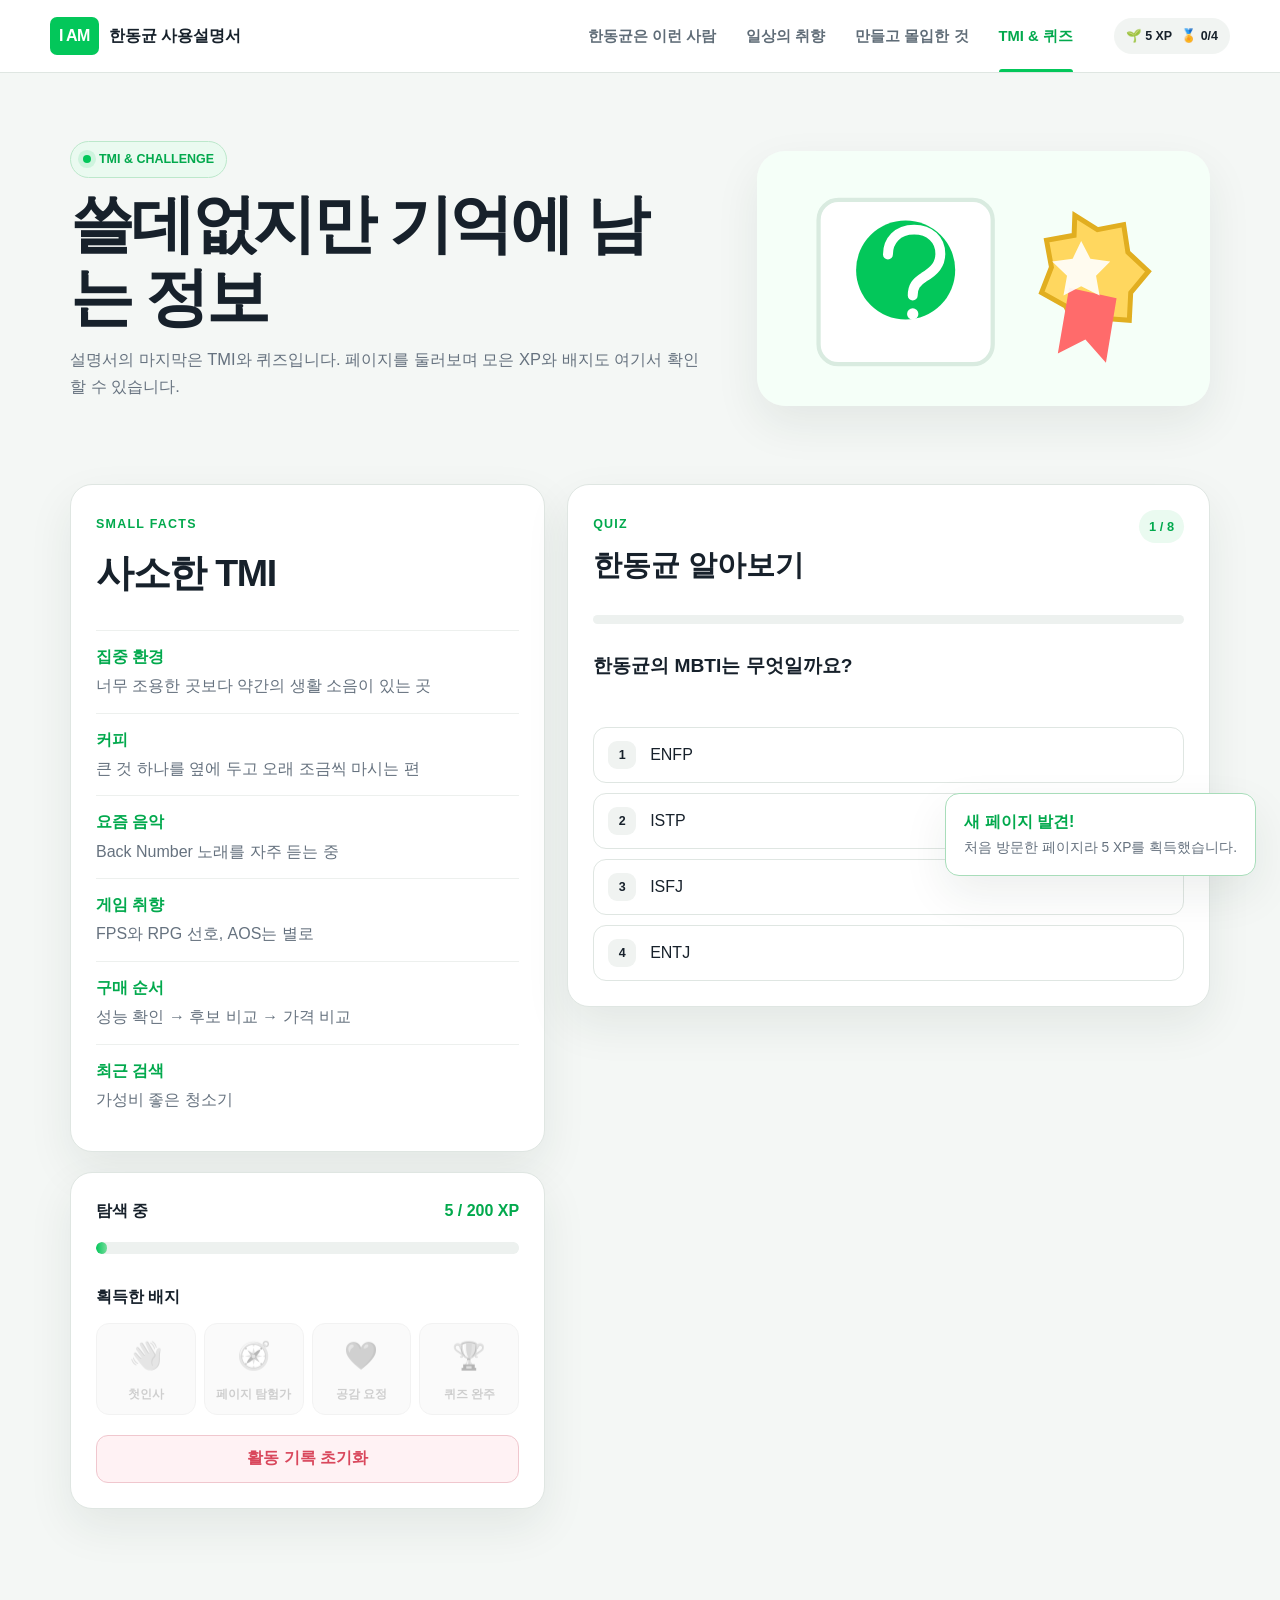
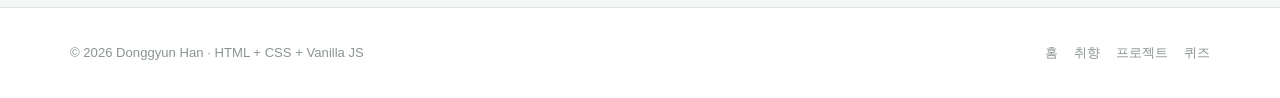
==== tmi.html @ f4f360cb "feat: 밸런스 게임 선택 결과 공개 및 상태 저장" ====
<!DOCTYPE html>
<html lang="ko">
<head>
  <meta charset="UTF-8">
  <meta name="viewport" content="width=device-width, initial-scale=1.0">
  <meta name="description" content="한동균의 성격, 취향, 프로젝트와 TMI를 소개하는 MPA 웹사이트">
  <link rel="stylesheet" href="assets/css/style.css">
  <title>I AM | TMI와 퀴즈</title>
</head>
<body data-page="tmi">

<header class="site-header">
  <div class="header-inner">
    <a class="brand" href="index.html" aria-label="한동균 사용설명서 홈">
      <span class="brand-mark">I AM</span>
      <span class="brand-text">한동균 사용설명서</span>
    </a>

    <nav class="desktop-nav" aria-label="주요 메뉴">
      <a class="nav-link" data-page="home" href="index.html">한동균은 이런 사람</a>
      <a class="nav-link" data-page="lifestyle" href="lifestyle.html">일상의 취향</a>
      <a class="nav-link" data-page="projects" href="projects.html">만들고 몰입한 것</a>
      <a class="nav-link" data-page="tmi" href="tmi.html">TMI &amp; 퀴즈</a>
    </nav>

    <div class="header-status" aria-label="게이미피케이션 현황">
      <span>🌱 <strong id="header-xp">0 XP</strong></span>
      <span>🏅 <strong id="header-badges">0/4</strong></span>
    </div>

    <button class="menu-button" id="menu-button" type="button" aria-label="모바일 메뉴 열기" aria-controls="mobile-nav" aria-expanded="false">
      <span></span><span></span><span></span>
    </button>
  </div>

  <nav class="mobile-nav" id="mobile-nav" aria-label="모바일 메뉴">
    <a class="mobile-nav-link" data-page="home" href="index.html">🙂 한동균은 이런 사람</a>
    <a class="mobile-nav-link" data-page="lifestyle" href="lifestyle.html">🎹 일상의 취향</a>
    <a class="mobile-nav-link" data-page="projects" href="projects.html">🛠️ 만들고 몰입한 것</a>
    <a class="mobile-nav-link" data-page="tmi" href="tmi.html">🧩 TMI &amp; 퀴즈</a>
  </nav>
</header>

<main>
  <section class="page-hero section-shell">
    <div>
      <span class="eyebrow">TMI &amp; CHALLENGE</span>
      <h1>쓸데없지만 기억에 남는 정보</h1>
      <p>설명서의 마지막은 TMI와 퀴즈입니다. 페이지를 둘러보며 모은 XP와 배지도 여기서 확인할 수 있습니다.</p>
    </div>
    <img src="assets/images/tmi.svg" alt="물음표 카드와 배지 일러스트">
  </section>

  <section class="section-shell tmi-layout compact-section">
    <div class="tmi-column">
      <article class="card tmi-card">
        <div class="section-heading left-heading"><span class="section-kicker">SMALL FACTS</span><h2>사소한 TMI</h2></div>
        <dl class="tmi-list">
          <div><dt>집중 환경</dt><dd>너무 조용한 곳보다 약간의 생활 소음이 있는 곳</dd></div>
          <div><dt>커피</dt><dd>큰 것 하나를 옆에 두고 오래 조금씩 마시는 편</dd></div>
          <div><dt>요즘 음악</dt><dd>Back Number 노래를 자주 듣는 중</dd></div>
          <div><dt>게임 취향</dt><dd>FPS와 RPG 선호, AOS는 별로</dd></div>
          <div><dt>구매 순서</dt><dd>성능 확인 → 후보 비교 → 가격 비교</dd></div>
          <div><dt>최근 검색</dt><dd>가성비 좋은 청소기</dd></div>
        </dl>
      </article>

      <article class="card gamification-card">
        <div class="level-line"><div><span id="level-name">탐색 중</span><strong id="xp-label">0 / 200 XP</strong></div><progress id="xp-progress" max="200" value="0">0%</progress></div>
        <h2>획득한 배지</h2>
        <div class="badge-grid">
          <div class="badge-item" data-badge="greeting"><span>👋</span><strong>첫인사</strong></div>
          <div class="badge-item" data-badge="explorer"><span>🧭</span><strong>페이지 탐험가</strong></div>
          <div class="badge-item" data-badge="empathy"><span>💚</span><strong>공감 요정</strong></div>
          <div class="badge-item" data-badge="quiz"><span>🏆</span><strong>퀴즈 완주</strong></div>
        </div>
        <button class="button button-danger" id="reset-button" type="button">활동 기록 초기화</button>
      </article>
    </div>

    <article class="card quiz-card">
      <div class="quiz-header"><div><span class="section-kicker">QUIZ</span><h2>한동균 알아보기</h2></div><span id="quiz-counter">1 / 8</span></div>
      <div id="quiz-area">
        <div class="quiz-progress"><div id="quiz-progress-bar"></div></div>
        <h3 id="quiz-question">문제를 불러오는 중입니다.</h3>
        <div class="quiz-options" id="quiz-options"></div>
        <p class="quiz-feedback" id="quiz-feedback" hidden></p>
      </div>
      <div class="quiz-result" id="quiz-result" hidden>
        <span>🏆</span><h3>퀴즈를 모두 풀었습니다!</h3><p id="quiz-score"></p><button class="button button-primary" id="quiz-retry" type="button">다시 풀기</button>
      </div>
    </article>
  </section>
</main>

<footer class="site-footer">
  <div class="footer-inner">
    <p>© 2026 Donggyun Han · HTML + CSS + Vanilla JS</p>
    <div class="footer-links">
      <a href="index.html">홈</a>
      <a href="lifestyle.html">취향</a>
      <a href="projects.html">프로젝트</a>
      <a href="tmi.html">퀴즈</a>
    </div>
  </div>
</footer>
<div class="toast" id="toast" role="status" aria-live="polite">
  <strong id="toast-title">알림</strong>
  <span id="toast-message">처리되었습니다.</span>
</div>
<div class="modal-backdrop" id="modal-backdrop" hidden>
  <section class="modal" role="dialog" aria-modal="true" aria-labelledby="modal-title">
    <button class="modal-close" id="modal-close" type="button" aria-label="팝업 닫기">×</button>
    <div class="modal-icon" id="modal-icon">👋</div>
    <h2 id="modal-title">반갑습니다</h2>
    <div id="modal-content"></div>
  </section>
</div>
<script src="assets/js/app.js"></script>

</body>
</html>
---- assets/css/style.css ----
:root {
  --green: #03c75a;
  --green-dark: #02a94d;
  --green-soft: #eafaf0;
  --ink: #17212b;
  --muted: #66727f;
  --line: #dfe6e2;
  --surface: #ffffff;
  --background: #f4f7f5;
  --danger: #d9475c;
  --warning: #f7b955;
  --shadow: 0 18px 45px rgba(25, 50, 37, 0.08);
  --radius: 22px;
}

* { box-sizing: border-box; }
html { scroll-behavior: smooth; }
body {
  margin: 0;
  min-width: 320px;
  background: var(--background);
  color: var(--ink);
  font-family: Pretendard, "Noto Sans KR", Arial, sans-serif;
  line-height: 1.65;
}
body.modal-open { overflow: hidden; }
a { color: inherit; text-decoration: none; }
button, input { font: inherit; }
button { color: inherit; }
img { display: block; max-width: 100%; }
[hidden] { display: none !important; }

.site-header {
  position: sticky;
  top: 0;
  z-index: 50;
  background: rgba(255, 255, 255, 0.96);
  border-bottom: 1px solid var(--line);
  backdrop-filter: blur(14px);
}
.header-inner {
  width: min(1180px, calc(100% - 32px));
  height: 72px;
  margin: 0 auto;
  display: flex;
  align-items: center;
  gap: 26px;
}
.brand { display: inline-flex; align-items: center; gap: 10px; flex: none; }
.brand-mark {
  padding: 6px 9px;
  border-radius: 7px;
  background: var(--green);
  color: #fff;
  font-weight: 900;
  letter-spacing: -0.04em;
}
.brand-text { font-weight: 800; }
.desktop-nav { align-self: stretch; display: flex; align-items: stretch; margin-left: auto; }
.nav-link {
  position: relative;
  display: inline-flex;
  align-items: center;
  padding: 0 15px;
  color: #5f6c77;
  font-size: 0.92rem;
  font-weight: 700;
}
.nav-link::after {
  content: "";
  position: absolute;
  left: 15px;
  right: 15px;
  bottom: 0;
  height: 3px;
  background: var(--green);
  border-radius: 3px 3px 0 0;
  transform: scaleX(0);
  transition: transform 0.2s ease;
}
.nav-link:hover, .nav-link.active { color: var(--green-dark); }
.nav-link.active::after { transform: scaleX(1); }
.header-status {
  display: flex;
  gap: 9px;
  padding: 8px 12px;
  border-radius: 999px;
  background: #f1f4f2;
  color: #5d6963;
  font-size: 0.78rem;
  white-space: nowrap;
}
.header-status strong { color: var(--ink); }
.menu-button {
  display: none;
  width: 44px;
  height: 44px;
  margin-left: auto;
  border: 1px solid var(--line);
  border-radius: 12px;
  background: #fff;
  cursor: pointer;
}
.menu-button span { display: block; width: 20px; height: 2px; margin: 4px auto; background: var(--ink); }
.mobile-nav { display: none; padding: 8px 16px 18px; border-top: 1px solid var(--line); }
.mobile-nav.open { display: grid; gap: 6px; animation: slideDown 0.22s ease; }
.mobile-nav-link { padding: 12px 14px; border-radius: 11px; color: #59655f; font-weight: 700; }
.mobile-nav-link:hover, .mobile-nav-link.active { color: var(--green-dark); background: var(--green-soft); }

.section-shell { width: min(1140px, calc(100% - 36px)); margin: 0 auto; }
.compact-section { padding: 38px 0; }
.hero {
  min-height: calc(100vh - 72px);
  display: grid;
  grid-template-columns: minmax(0, 1.35fr) minmax(320px, 0.75fr);
  align-items: center;
  gap: 70px;
  padding: 74px 0;
}
.hero-copy { animation: rise 0.65s ease both; }
.eyebrow, .section-kicker {
  display: inline-flex;
  align-items: center;
  gap: 8px;
  color: var(--green-dark);
  font-size: 0.78rem;
  font-weight: 900;
  letter-spacing: 0.1em;
  text-transform: uppercase;
}
.eyebrow {
  padding: 7px 12px;
  border: 1px solid #bce8cb;
  border-radius: 999px;
  background: var(--green-soft);
  letter-spacing: 0;
  text-transform: none;
}
.eyebrow::before { content: ""; width: 8px; height: 8px; border-radius: 50%; background: var(--green); box-shadow: 0 0 0 5px rgba(3, 199, 90, 0.12); }
h1, h2, h3, p { margin-top: 0; }
.hero h1 {
  margin: 22px 0 18px;
  font-size: clamp(2.55rem, 5vw, 4.7rem);
  line-height: 1.12;
  letter-spacing: -0.055em;
}
.hero h1 em { color: var(--green); font-style: normal; }
.hero-lead { margin-bottom: 12px; color: #33423a; font-size: 1.18rem; font-weight: 800; }
.hero-description { max-width: 700px; color: var(--muted); font-size: 1.02rem; }
.tag-list { display: flex; flex-wrap: wrap; gap: 9px; margin-top: 24px; }
.tag-list span { padding: 8px 13px; border: 1px solid var(--line); border-radius: 999px; background: #fff; color: #59655f; font-size: 0.85rem; }
.tag-list span:hover { border-color: var(--green); color: var(--green-dark); transform: translateY(-2px); transition: 0.18s ease; }
.button-row { display: flex; flex-wrap: wrap; gap: 12px; margin-top: 28px; }
.button {
  display: inline-flex;
  align-items: center;
  justify-content: center;
  gap: 8px;
  min-height: 48px;
  padding: 0 19px;
  border: 1px solid transparent;
  border-radius: 12px;
  font-weight: 800;
  cursor: pointer;
  transition: transform 0.18s ease, box-shadow 0.18s ease, background 0.18s ease;
}
.button:hover { transform: translateY(-2px); }
.button small { color: inherit; opacity: 0.72; }
.button-primary { background: var(--green); color: #fff; box-shadow: 0 10px 22px rgba(3, 199, 90, 0.22); }
.button-primary:hover { background: var(--green-dark); }
.button-secondary { border-color: var(--line); background: #fff; }
.button-secondary:hover { border-color: #b8d8c3; background: #fafffb; }
.button-danger { width: 100%; margin-top: 20px; border-color: #f0c7ce; background: #fff2f4; color: var(--danger); }

.card { border: 1px solid var(--line); border-radius: var(--radius); background: var(--surface); box-shadow: var(--shadow); }
.profile-card { overflow: hidden; animation: rise 0.7s 0.08s ease both; }
.profile-image { width: 100%; aspect-ratio: 4 / 3; object-fit: cover; }
.profile-content { padding: 24px; }
.profile-heading { display: flex; align-items: flex-start; justify-content: space-between; gap: 20px; }
.profile-heading h2 { margin-bottom: 2px; font-size: 1.45rem; }
.profile-heading p { margin-bottom: 0; color: var(--green-dark); font-weight: 800; }
.status-chip, .category-chip { display: inline-flex; padding: 5px 9px; border-radius: 999px; background: var(--green-soft); color: var(--green-dark); font-size: 0.72rem; font-weight: 900; white-space: nowrap; }
.profile-list { margin: 24px 0 0; }
.profile-list div { display: flex; justify-content: space-between; gap: 18px; padding: 11px 0; border-top: 1px solid #edf0ee; }
.profile-list dt { color: #88928d; }
.profile-list dd { margin: 0; font-weight: 800; text-align: right; }
.section-heading { max-width: 720px; margin: 0 auto 26px; text-align: center; }
.left-heading { margin-left: 0; text-align: left; }
.section-heading h2, .contradiction-card h2 { margin: 5px 0 7px; font-size: clamp(1.65rem, 3vw, 2.35rem); letter-spacing: -0.035em; }
.section-heading p { margin-bottom: 0; color: var(--muted); }
.three-grid { display: grid; grid-template-columns: repeat(3, 1fr); gap: 18px; }
.info-card, .feature-card { padding: 24px; transition: transform 0.18s ease, border-color 0.18s ease; }
.info-card:hover, .feature-card:hover, .project-card:hover { transform: translateY(-5px); border-color: #a8ddba; }
.card-icon { display: grid; place-items: center; width: 50px; height: 50px; margin-bottom: 18px; border-radius: 15px; background: var(--green-soft); font-size: 1.45rem; }
.info-card h3, .feature-card h2 { margin-bottom: 8px; }
.info-card p, .feature-card p { margin-bottom: 0; color: var(--muted); }
.contradiction-card { display: grid; grid-template-columns: 0.75fr 1.25fr; gap: 34px; padding: 28px; border: 1px solid #f0d7a1; border-radius: var(--radius); background: #fff9eb; }
.contradiction-card ul { margin: 0; padding-left: 22px; color: #6e6652; }
.contradiction-card li + li { margin-top: 10px; }

.page-hero {
  display: grid;
  grid-template-columns: 1fr minmax(310px, 0.72fr);
  align-items: center;
  gap: 58px;
  padding: 68px 0 30px;
}
.page-hero h1 { margin: 10px 0 12px; font-size: clamp(2.4rem, 5vw, 4.2rem); line-height: 1.14; letter-spacing: -0.05em; }
.page-hero p { max-width: 680px; color: var(--muted); font-size: 1.03rem; }
.page-hero img { border-radius: 28px; box-shadow: var(--shadow); }
.feature-card { display: flex; min-height: 285px; flex-direction: column; }
.feature-card .text-button { margin-top: auto; align-self: flex-start; }
.text-button { padding: 0; border: 0; background: transparent; color: var(--green-dark); font-weight: 900; cursor: pointer; }
.text-button:hover { text-decoration: underline; }
.balance-list { display: grid; gap: 13px; }
.balance-row { display: grid; grid-template-columns: 0.7fr 1fr 1.2fr; align-items: center; gap: 18px; padding: 18px 20px; border: 1px solid var(--line); border-radius: 16px; background: #fff; }
.balance-row > div:first-child { display: flex; gap: 12px; align-items: center; font-size: 1.05rem; }
.balance-row > div:first-child span { color: #a0aaa5; font-size: 0.8rem; font-weight: 900; }
.choice-group { display: grid; grid-template-columns: 1fr 1fr; gap: 8px; }
.choice-group button { padding: 9px 13px; border: 1px solid var(--line); border-radius: 10px; background: #f8faf9; cursor: pointer; font-weight: 800; }
.choice-group button:hover, .choice-group button.selected { border-color: var(--green); background: var(--green-soft); color: var(--green-dark); }
.choice-group button.selected::before { content: "✓ "; }
.balance-row small { color: var(--muted); }
.my-choice {
  grid-column: 1 / -1;
  display: flex;
  align-items: center;
  gap: 9px;
  margin: 0;
  padding: 11px 14px;
  border-radius: 12px;
  background: #f3faf5;
  color: var(--muted);
  font-size: 0.9rem;
}
.my-choice span { font-weight: 800; }
.my-choice strong { color: var(--green-dark); }
.gauge-card { padding: 25px; }
.gauge-item + .gauge-item { margin-top: 18px; }
.gauge-item > div { display: flex; justify-content: space-between; gap: 16px; margin-bottom: 7px; }
.gauge-item strong { color: var(--green-dark); }
progress { width: 100%; height: 12px; border: 0; border-radius: 999px; overflow: hidden; background: #edf1ef; }
progress::-webkit-progress-bar { background: #edf1ef; border-radius: 999px; }
progress::-webkit-progress-value { background: linear-gradient(90deg, var(--green), #76dc9c); border-radius: 999px; }
progress::-moz-progress-bar { background: linear-gradient(90deg, var(--green), #76dc9c); border-radius: 999px; }

.project-tools { display: flex; align-items: center; justify-content: space-between; gap: 18px; padding: 18px; }
.search-box { flex: 1; display: flex; align-items: center; gap: 10px; min-width: 220px; padding: 0 15px; border: 2px solid var(--green); border-radius: 12px; background: #fff; }
.search-box input { width: 100%; height: 45px; border: 0; outline: 0; background: transparent; }
.filter-buttons { display: flex; flex-wrap: wrap; gap: 8px; }
.filter-button { padding: 9px 13px; border: 1px solid var(--line); border-radius: 999px; background: #fff; cursor: pointer; font-size: 0.84rem; font-weight: 800; }
.filter-button:hover, .filter-button.active { border-color: var(--green); background: var(--green); color: #fff; }
.project-grid { display: grid; grid-template-columns: repeat(2, 1fr); gap: 18px; margin-top: 20px; }
.project-card { display: flex; min-height: 290px; flex-direction: column; padding: 24px; transition: 0.18s ease; }
.project-top, .project-meta { display: flex; align-items: center; justify-content: space-between; gap: 15px; }
.project-symbol { font-size: 2rem; }
.project-card h2 { margin: 18px 0 9px; }
.project-card p { color: var(--muted); }
.project-meta { margin-top: auto; padding-top: 18px; border-top: 1px solid #edf0ee; color: #8a948f; font-size: 0.82rem; }
.like-button { padding: 8px 11px; border: 1px solid #efc9d0; border-radius: 999px; background: #fff7f8; color: #c6475c; cursor: pointer; font-weight: 800; }
.like-button.liked { background: #d94d64; color: #fff; }
.empty-state { margin-top: 22px; padding: 48px; border: 1px dashed #cbd6d0; border-radius: 18px; color: var(--muted); text-align: center; }

.tmi-layout { display: grid; grid-template-columns: 0.85fr 1.15fr; gap: 22px; align-items: start; }
.tmi-column { display: grid; gap: 20px; }
.tmi-card, .gamification-card, .quiz-card { padding: 25px; }
.tmi-list { margin: 0; }
.tmi-list div { padding: 13px 0; border-top: 1px solid #edf0ee; }
.tmi-list dt { margin-bottom: 3px; color: var(--green-dark); font-weight: 900; }
.tmi-list dd { margin: 0; color: var(--muted); }
.level-line > div { display: flex; justify-content: space-between; gap: 20px; margin-bottom: 8px; }
.level-line span { font-weight: 900; }
.level-line strong { color: var(--green-dark); }
.gamification-card h2 { margin: 25px 0 12px; font-size: 1rem; }
.badge-grid { display: grid; grid-template-columns: repeat(4, 1fr); gap: 8px; }
.badge-item { display: grid; place-items: center; gap: 4px; min-height: 92px; padding: 9px; border: 1px solid var(--line); border-radius: 13px; background: #f4f6f5; color: #929c97; filter: grayscale(1); opacity: 0.48; text-align: center; }
.badge-item span { font-size: 1.7rem; }
.badge-item strong { font-size: 0.72rem; }
.badge-item.unlocked { border-color: #abe2bd; background: var(--green-soft); color: var(--ink); filter: none; opacity: 1; animation: pop 0.35s ease; }
.quiz-card { min-height: 520px; }
.quiz-header { display: flex; align-items: flex-start; justify-content: space-between; gap: 20px; }
.quiz-header h2 { margin: 5px 0 0; font-size: 1.8rem; }
.quiz-header > span { padding: 6px 10px; border-radius: 999px; background: var(--green-soft); color: var(--green-dark); font-size: 0.8rem; font-weight: 900; }
.quiz-progress { height: 9px; margin: 26px 0; overflow: hidden; border-radius: 999px; background: #edf1ef; }
.quiz-progress div { width: 0; height: 100%; border-radius: inherit; background: var(--green); transition: width 0.25s ease; }
#quiz-question { min-height: 58px; font-size: 1.2rem; }
.quiz-options { display: grid; gap: 10px; margin-top: 18px; }
.quiz-option { display: grid; grid-template-columns: 32px 1fr; align-items: center; gap: 10px; padding: 13px 14px; border: 1px solid var(--line); border-radius: 13px; background: #fff; cursor: pointer; text-align: left; }
.quiz-option:hover { border-color: var(--green); background: #fbfffc; }
.quiz-option span:first-child { display: grid; place-items: center; width: 28px; height: 28px; border-radius: 9px; background: #f0f3f1; font-size: 0.78rem; font-weight: 900; }
.quiz-option.correct { border-color: #7bd69a; background: var(--green-soft); }
.quiz-option.wrong { border-color: #ef9baa; background: #fff2f4; }
.quiz-option:disabled { cursor: default; }
.quiz-feedback { margin: 15px 0 0; padding: 12px 14px; border-radius: 12px; background: #f0f7f3; color: #3c5e49; }
.quiz-result { padding: 80px 15px 30px; text-align: center; }
.quiz-result > span { display: block; font-size: 4rem; animation: pop 0.5s ease; }
.quiz-result h3 { font-size: 1.7rem; }

.site-footer { margin-top: 60px; border-top: 1px solid var(--line); background: #fff; }
.footer-inner { width: min(1140px, calc(100% - 36px)); min-height: 90px; margin: 0 auto; display: flex; align-items: center; justify-content: space-between; gap: 20px; color: #8b9590; font-size: 0.82rem; }
.footer-inner p { margin: 0; }
.footer-links { display: flex; flex-wrap: wrap; gap: 16px; }
.footer-links a:hover { color: var(--green-dark); }
.toast { position: fixed; right: 24px; bottom: 24px; z-index: 100; display: grid; gap: 2px; max-width: min(360px, calc(100% - 32px)); padding: 15px 18px; border: 1px solid #a8ddba; border-radius: 14px; background: #fff; box-shadow: var(--shadow); transform: translateY(30px); opacity: 0; pointer-events: none; transition: 0.24s ease; }
.toast.show { transform: translateY(0); opacity: 1; }
.toast strong { color: var(--green-dark); }
.toast span { color: var(--muted); font-size: 0.86rem; }
.modal-backdrop { position: fixed; inset: 0; z-index: 90; display: grid; place-items: center; padding: 18px; background: rgba(16, 28, 21, 0.58); animation: fade 0.2s ease; }
.modal { position: relative; width: min(480px, 100%); padding: 34px; border-radius: 24px; background: #fff; box-shadow: 0 24px 80px rgba(0, 0, 0, 0.24); animation: pop 0.25s ease; }
.modal-close { position: absolute; top: 13px; right: 15px; width: 36px; height: 36px; border: 0; border-radius: 50%; background: #f0f3f1; cursor: pointer; font-size: 1.35rem; }
.modal-icon { font-size: 2.8rem; }
.modal h2 { margin: 8px 0 10px; }
.modal p { margin-bottom: 0; color: var(--muted); }

.reveal-card { opacity: 0; transform: translateY(20px); }
.reveal-card.visible { opacity: 1; transform: translateY(0); transition: 0.55s ease; }

@keyframes rise { from { opacity: 0; transform: translateY(18px); } to { opacity: 1; transform: translateY(0); } }
@keyframes fade { from { opacity: 0; } to { opacity: 1; } }
@keyframes pop { 0% { transform: scale(0.92); opacity: 0; } 100% { transform: scale(1); opacity: 1; } }
@keyframes slideDown { from { opacity: 0; transform: translateY(-8px); } to { opacity: 1; transform: translateY(0); } }

@media (max-width: 1050px) {
  .desktop-nav { display: none; }
  .menu-button { display: block; }
  .header-status { margin-left: auto; }
  .hero { grid-template-columns: 1fr 0.75fr; gap: 35px; }
  .tmi-layout { grid-template-columns: 1fr; }
  .tmi-column { grid-template-columns: 1fr 1fr; }
}

@media (max-width: 800px) {
  .header-status { display: none; }
  .brand-text { font-size: 0.92rem; }
  .hero, .page-hero { min-height: auto; grid-template-columns: 1fr; padding: 52px 0 20px; }
  .hero-copy { order: 1; }
  .profile-card { order: 2; max-width: 540px; }
  .page-hero img { max-height: 280px; width: 100%; object-fit: cover; }
  .three-grid, .project-grid { grid-template-columns: 1fr; }
  .contradiction-card { grid-template-columns: 1fr; gap: 10px; }
  .balance-row { grid-template-columns: 1fr; }
  .project-tools { align-items: stretch; flex-direction: column; }
  .tmi-column { grid-template-columns: 1fr; }
}

@media (max-width: 560px) {
  .header-inner { width: min(100% - 22px, 1180px); height: 64px; gap: 10px; }
  .brand-text { display: none; }
  .section-shell, .footer-inner { width: min(100% - 24px, 1140px); }
  .hero { padding-top: 36px; gap: 34px; }
  .hero h1 { font-size: 2.45rem; }
  .hero-lead { font-size: 1.04rem; }
  .button-row { display: grid; grid-template-columns: 1fr; }
  .button { width: 100%; }
  .profile-content, .info-card, .feature-card, .project-card, .tmi-card, .gamification-card, .quiz-card { padding: 20px; }
  .profile-heading { gap: 10px; }
  .status-chip { display: none; }
  .page-hero h1 { font-size: 2.45rem; }
  .badge-grid { grid-template-columns: repeat(2, 1fr); }
  .footer-inner { padding: 22px 0; align-items: flex-start; flex-direction: column; }
  .toast { right: 12px; bottom: 12px; }
  .modal { padding: 28px 22px; }
}

@media (prefers-reduced-motion: reduce) {
  *, *::before, *::after { scroll-behavior: auto !important; animation-duration: 0.01ms !important; animation-iteration-count: 1 !important; transition-duration: 0.01ms !important; }
}
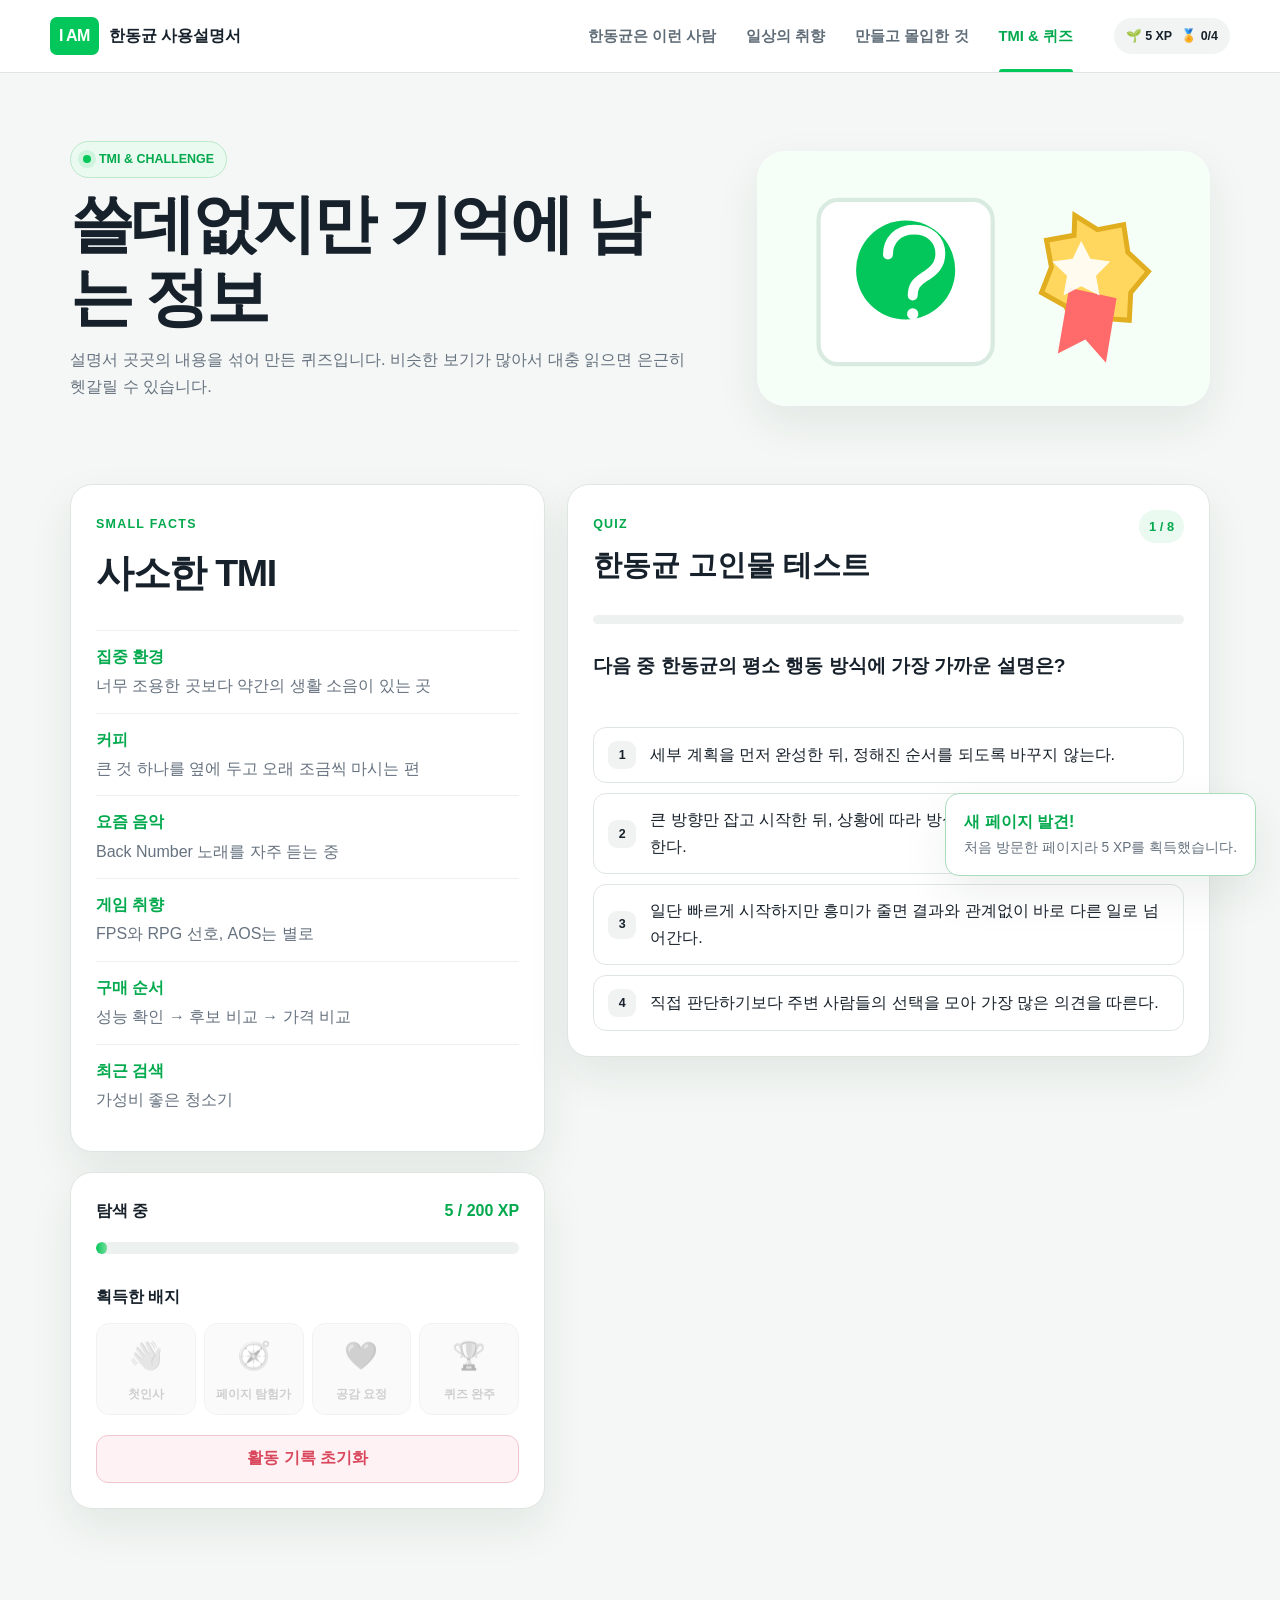
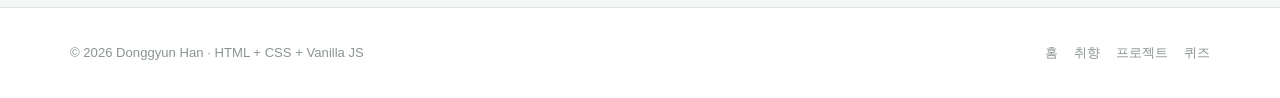
==== commit fc7cbff3: "refactor: TMI 퀴즈 문항 변경" ====
--- a/tmi.html
+++ b/tmi.html
@@ -46,7 +46,7 @@
     <div>
       <span class="eyebrow">TMI &amp; CHALLENGE</span>
       <h1>쓸데없지만 기억에 남는 정보</h1>
-      <p>설명서의 마지막은 TMI와 퀴즈입니다. 페이지를 둘러보며 모은 XP와 배지도 여기서 확인할 수 있습니다.</p>
+      <p>설명서 곳곳의 내용을 섞어 만든 퀴즈입니다. 비슷한 보기가 많아서 대충 읽으면 은근히 헷갈릴 수 있습니다.</p>
     </div>
     <img src="assets/images/tmi.svg" alt="물음표 카드와 배지 일러스트">
   </section>
@@ -79,7 +79,7 @@
     </div>
 
     <article class="card quiz-card">
-      <div class="quiz-header"><div><span class="section-kicker">QUIZ</span><h2>한동균 알아보기</h2></div><span id="quiz-counter">1 / 8</span></div>
+      <div class="quiz-header"><div><span class="section-kicker">QUIZ</span><h2>한동균 고인물 테스트</h2></div><span id="quiz-counter">1 / 8</span></div>
       <div id="quiz-area">
         <div class="quiz-progress"><div id="quiz-progress-bar"></div></div>
         <h3 id="quiz-question">문제를 불러오는 중입니다.</h3>
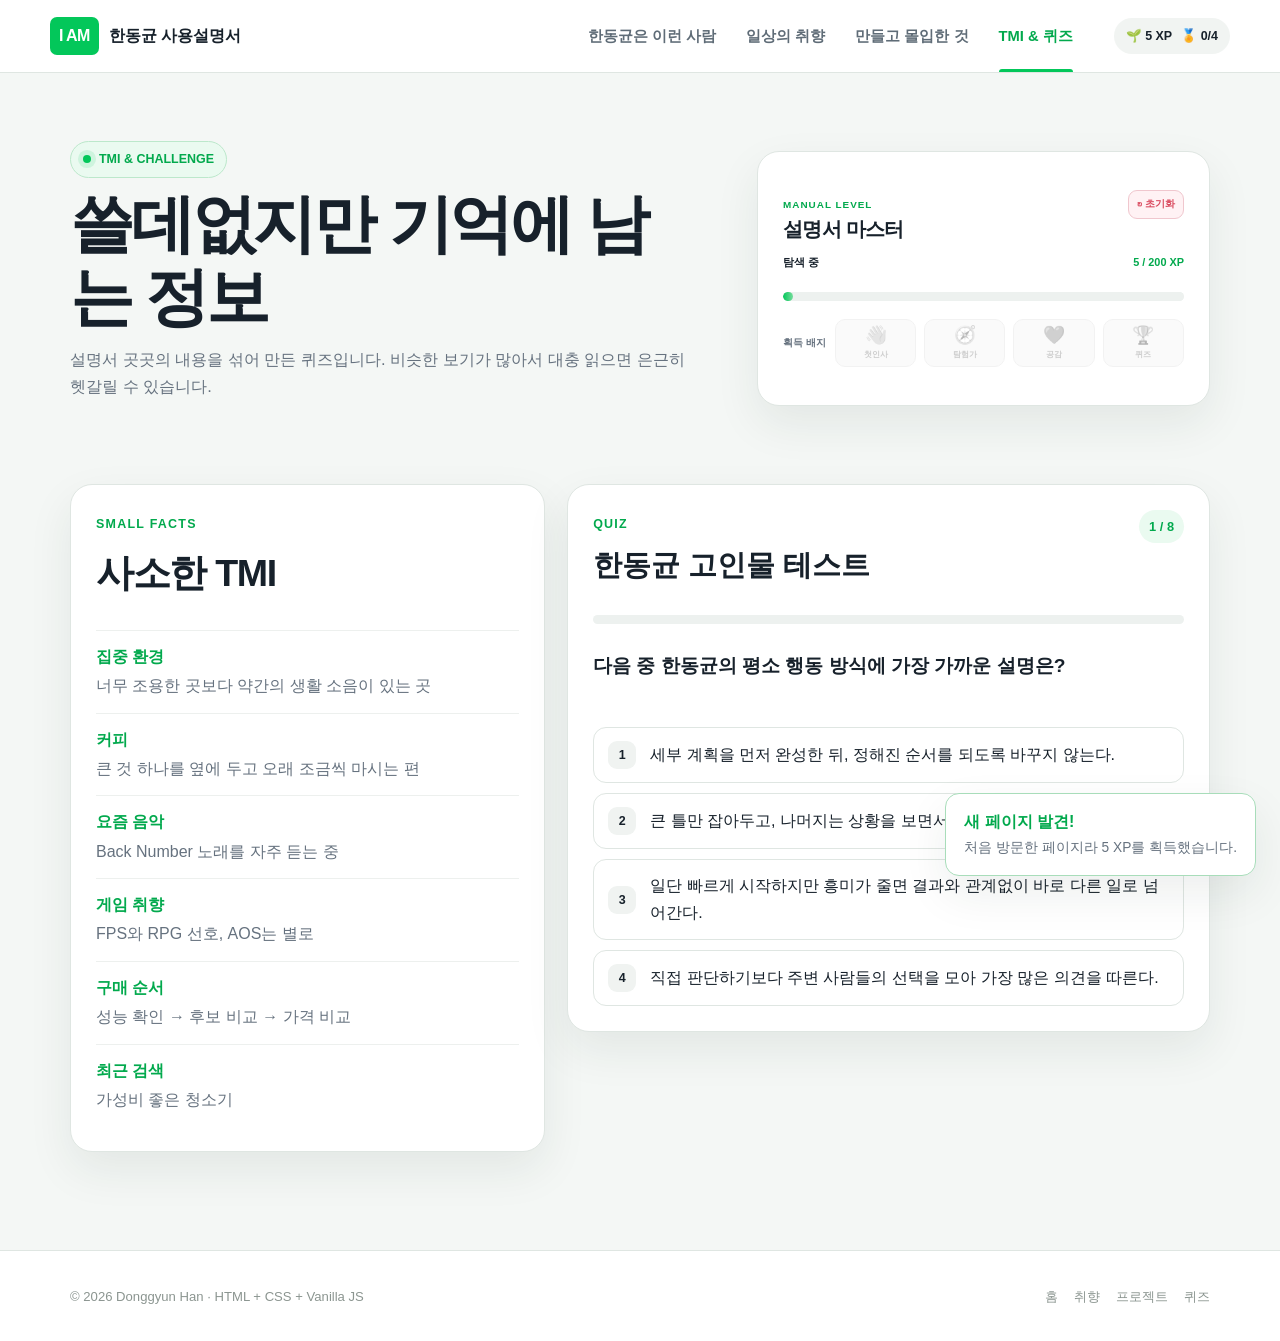
==== commit 26351efd: "refactor: TMI 페이지 상태 박스 크기 수정" ====
--- a/tmi.html
+++ b/tmi.html
@@ -42,41 +42,51 @@
 </header>
 
 <main>
-  <section class="page-hero section-shell">
+  <section class="page-hero section-shell tmi-hero">
     <div>
       <span class="eyebrow">TMI &amp; CHALLENGE</span>
       <h1>쓸데없지만 기억에 남는 정보</h1>
       <p>설명서 곳곳의 내용을 섞어 만든 퀴즈입니다. 비슷한 보기가 많아서 대충 읽으면 은근히 헷갈릴 수 있습니다.</p>
     </div>
-    <img src="assets/images/tmi.svg" alt="물음표 카드와 배지 일러스트">
+
+    <article class="card gamification-card hero-master-card" aria-label="설명서 마스터 진행도">
+      <div class="master-card-top">
+        <div class="master-card-heading">
+          <span class="section-kicker">MANUAL LEVEL</span>
+          <h2>설명서 마스터</h2>
+        </div>
+        <button class="master-reset-button" id="reset-button" type="button" aria-label="활동 기록 초기화">↻ <span>초기화</span></button>
+      </div>
+
+      <div class="level-line master-level-line">
+        <div><span id="level-name">탐색 중</span><strong id="xp-label">0 / 200 XP</strong></div>
+        <progress id="xp-progress" max="200" value="0">0%</progress>
+      </div>
+
+      <div class="master-badge-line">
+        <span>획득 배지</span>
+        <div class="badge-grid master-badge-grid">
+          <div class="badge-item" data-badge="greeting"><span>👋</span><strong>첫인사</strong></div>
+          <div class="badge-item" data-badge="explorer"><span>🧭</span><strong>탐험가</strong></div>
+          <div class="badge-item" data-badge="empathy"><span>💚</span><strong>공감</strong></div>
+          <div class="badge-item" data-badge="quiz"><span>🏆</span><strong>퀴즈</strong></div>
+        </div>
+      </div>
+    </article>
   </section>
 
   <section class="section-shell tmi-layout compact-section">
-    <div class="tmi-column">
-      <article class="card tmi-card">
-        <div class="section-heading left-heading"><span class="section-kicker">SMALL FACTS</span><h2>사소한 TMI</h2></div>
-        <dl class="tmi-list">
-          <div><dt>집중 환경</dt><dd>너무 조용한 곳보다 약간의 생활 소음이 있는 곳</dd></div>
-          <div><dt>커피</dt><dd>큰 것 하나를 옆에 두고 오래 조금씩 마시는 편</dd></div>
-          <div><dt>요즘 음악</dt><dd>Back Number 노래를 자주 듣는 중</dd></div>
-          <div><dt>게임 취향</dt><dd>FPS와 RPG 선호, AOS는 별로</dd></div>
-          <div><dt>구매 순서</dt><dd>성능 확인 → 후보 비교 → 가격 비교</dd></div>
-          <div><dt>최근 검색</dt><dd>가성비 좋은 청소기</dd></div>
-        </dl>
-      </article>
-
-      <article class="card gamification-card">
-        <div class="level-line"><div><span id="level-name">탐색 중</span><strong id="xp-label">0 / 200 XP</strong></div><progress id="xp-progress" max="200" value="0">0%</progress></div>
-        <h2>획득한 배지</h2>
-        <div class="badge-grid">
-          <div class="badge-item" data-badge="greeting"><span>👋</span><strong>첫인사</strong></div>
-          <div class="badge-item" data-badge="explorer"><span>🧭</span><strong>페이지 탐험가</strong></div>
-          <div class="badge-item" data-badge="empathy"><span>💚</span><strong>공감 요정</strong></div>
-          <div class="badge-item" data-badge="quiz"><span>🏆</span><strong>퀴즈 완주</strong></div>
-        </div>
-        <button class="button button-danger" id="reset-button" type="button">활동 기록 초기화</button>
-      </article>
-    </div>
+    <article class="card tmi-card">
+      <div class="section-heading left-heading"><span class="section-kicker">SMALL FACTS</span><h2>사소한 TMI</h2></div>
+      <dl class="tmi-list">
+        <div><dt>집중 환경</dt><dd>너무 조용한 곳보다 약간의 생활 소음이 있는 곳</dd></div>
+        <div><dt>커피</dt><dd>큰 것 하나를 옆에 두고 오래 조금씩 마시는 편</dd></div>
+        <div><dt>요즘 음악</dt><dd>Back Number 노래를 자주 듣는 중</dd></div>
+        <div><dt>게임 취향</dt><dd>FPS와 RPG 선호, AOS는 별로</dd></div>
+        <div><dt>구매 순서</dt><dd>성능 확인 → 후보 비교 → 가격 비교</dd></div>
+        <div><dt>최근 검색</dt><dd>가성비 좋은 청소기</dd></div>
+      </dl>
+    </article>
 
     <article class="card quiz-card">
       <div class="quiz-header"><div><span class="section-kicker">QUIZ</span><h2>한동균 고인물 테스트</h2></div><span id="quiz-counter">1 / 8</span></div>
--- a/assets/css/style.css
+++ b/assets/css/style.css
@@ -261,8 +261,70 @@
 .like-button.liked { background: #d94d64; color: #fff; }
 .empty-state { margin-top: 22px; padding: 48px; border: 1px dashed #cbd6d0; border-radius: 18px; color: var(--muted); text-align: center; }
 
+.tmi-hero { align-items: center; }
+.hero-master-card {
+  width: 100%;
+  aspect-ratio: 16 / 9;
+  min-height: 0;
+  align-self: center;
+  display: flex;
+  flex-direction: column;
+  justify-content: center;
+  gap: clamp(8px, 1.1vw, 13px);
+  padding: clamp(14px, 1.7vw, 21px);
+  overflow: hidden;
+  box-shadow: var(--shadow);
+}
+.master-card-top {
+  display: flex;
+  align-items: flex-start;
+  justify-content: space-between;
+  gap: 12px;
+}
+.master-card-heading { min-width: 0; }
+.master-card-heading .section-kicker { font-size: clamp(0.62rem, 0.75vw, 0.72rem); }
+.master-card-heading h2 {
+  margin: 2px 0 0;
+  font-size: clamp(1.05rem, 1.55vw, 1.36rem);
+  line-height: 1.15;
+  letter-spacing: -0.035em;
+}
+.master-reset-button {
+  flex: none;
+  padding: 5px 8px;
+  border: 1px solid #f0c7ce;
+  border-radius: 9px;
+  background: #fff2f4;
+  color: var(--danger);
+  font-size: clamp(0.64rem, 0.78vw, 0.74rem);
+  font-weight: 800;
+  cursor: pointer;
+}
+.master-reset-button:hover { background: #ffe8ec; }
+.master-level-line > div { margin-bottom: 5px; font-size: clamp(0.68rem, 0.85vw, 0.8rem); }
+.master-level-line progress { height: 9px; }
+.master-badge-line {
+  display: grid;
+  grid-template-columns: auto minmax(0, 1fr);
+  align-items: center;
+  gap: 9px;
+}
+.master-badge-line > span {
+  color: var(--muted);
+  font-size: clamp(0.64rem, 0.76vw, 0.72rem);
+  font-weight: 900;
+  white-space: nowrap;
+}
+.master-badge-grid { gap: 5px; }
+.hero-master-card .badge-item {
+  min-height: clamp(38px, 4.3vw, 48px);
+  padding: 4px 3px;
+  border-radius: 10px;
+  gap: 0;
+}
+.hero-master-card .badge-item span { font-size: clamp(1rem, 1.4vw, 1.3rem); line-height: 1; }
+.hero-master-card .badge-item strong { font-size: clamp(0.52rem, 0.62vw, 0.62rem); line-height: 1.15; }
 .tmi-layout { display: grid; grid-template-columns: 0.85fr 1.15fr; gap: 22px; align-items: start; }
-.tmi-column { display: grid; gap: 20px; }
 .tmi-card, .gamification-card, .quiz-card { padding: 25px; }
 .tmi-list { margin: 0; }
 .tmi-list div { padding: 13px 0; border-top: 1px solid #edf0ee; }
@@ -271,7 +333,6 @@
 .level-line > div { display: flex; justify-content: space-between; gap: 20px; margin-bottom: 8px; }
 .level-line span { font-weight: 900; }
 .level-line strong { color: var(--green-dark); }
-.gamification-card h2 { margin: 25px 0 12px; font-size: 1rem; }
 .badge-grid { display: grid; grid-template-columns: repeat(4, 1fr); gap: 8px; }
 .badge-item { display: grid; place-items: center; gap: 4px; min-height: 92px; padding: 9px; border: 1px solid var(--line); border-radius: 13px; background: #f4f6f5; color: #929c97; filter: grayscale(1); opacity: 0.48; text-align: center; }
 .badge-item span { font-size: 1.7rem; }
@@ -326,7 +387,6 @@
   .header-status { margin-left: auto; }
   .hero { grid-template-columns: 1fr 0.75fr; gap: 35px; }
   .tmi-layout { grid-template-columns: 1fr; }
-  .tmi-column { grid-template-columns: 1fr 1fr; }
 }
 
 @media (max-width: 800px) {
@@ -340,7 +400,23 @@
   .contradiction-card { grid-template-columns: 1fr; gap: 10px; }
   .balance-row { grid-template-columns: 1fr; }
   .project-tools { align-items: stretch; flex-direction: column; }
-  .tmi-column { grid-template-columns: 1fr; }
+}
+
+@media (max-width: 800px) {
+  .hero-master-card {
+    aspect-ratio: auto;
+    height: 280px;
+    max-height: 280px;
+    padding: 20px 22px;
+    gap: 14px;
+  }
+  .master-card-heading h2 { font-size: 1.4rem; }
+  .master-card-heading .section-kicker { font-size: 0.72rem; }
+  .master-level-line > div { font-size: 0.82rem; }
+  .master-badge-line { gap: 12px; }
+  .hero-master-card .badge-item { min-height: 54px; }
+  .hero-master-card .badge-item span { font-size: 1.35rem; }
+  .hero-master-card .badge-item strong { font-size: 0.66rem; }
 }
 
 @media (max-width: 560px) {
@@ -357,6 +433,26 @@
   .status-chip { display: none; }
   .page-hero h1 { font-size: 2.45rem; }
   .badge-grid { grid-template-columns: repeat(2, 1fr); }
+  .hero-master-card {
+    height: min(280px, calc((100vw - 24px) * 0.5625));
+    min-height: 0;
+    max-height: 280px;
+    aspect-ratio: auto;
+    padding: 13px 16px;
+    gap: 7px;
+  }
+  .hero-master-card .master-badge-grid { grid-template-columns: repeat(4, 1fr); }
+  .hero-master-card .badge-item { min-height: 43px; }
+  .hero-master-card .badge-item span { font-size: 1.12rem; }
+  .hero-master-card .badge-item strong { font-size: 0.56rem; }
+  .master-card-heading h2 { font-size: 1.18rem; }
+  .master-card-heading .section-kicker { font-size: 0.62rem; }
+  .master-level-line > div { margin-bottom: 3px; font-size: 0.7rem; }
+  .master-level-line progress { height: 8px; }
+  .master-badge-line { grid-template-columns: 1fr; gap: 3px; }
+  .master-badge-line > span { display: none; }
+  .master-reset-button span { display: none; }
+  .master-reset-button { width: 30px; height: 30px; padding: 0; }
   .footer-inner { padding: 22px 0; align-items: flex-start; flex-direction: column; }
   .toast { right: 12px; bottom: 12px; }
   .modal { padding: 28px 22px; }
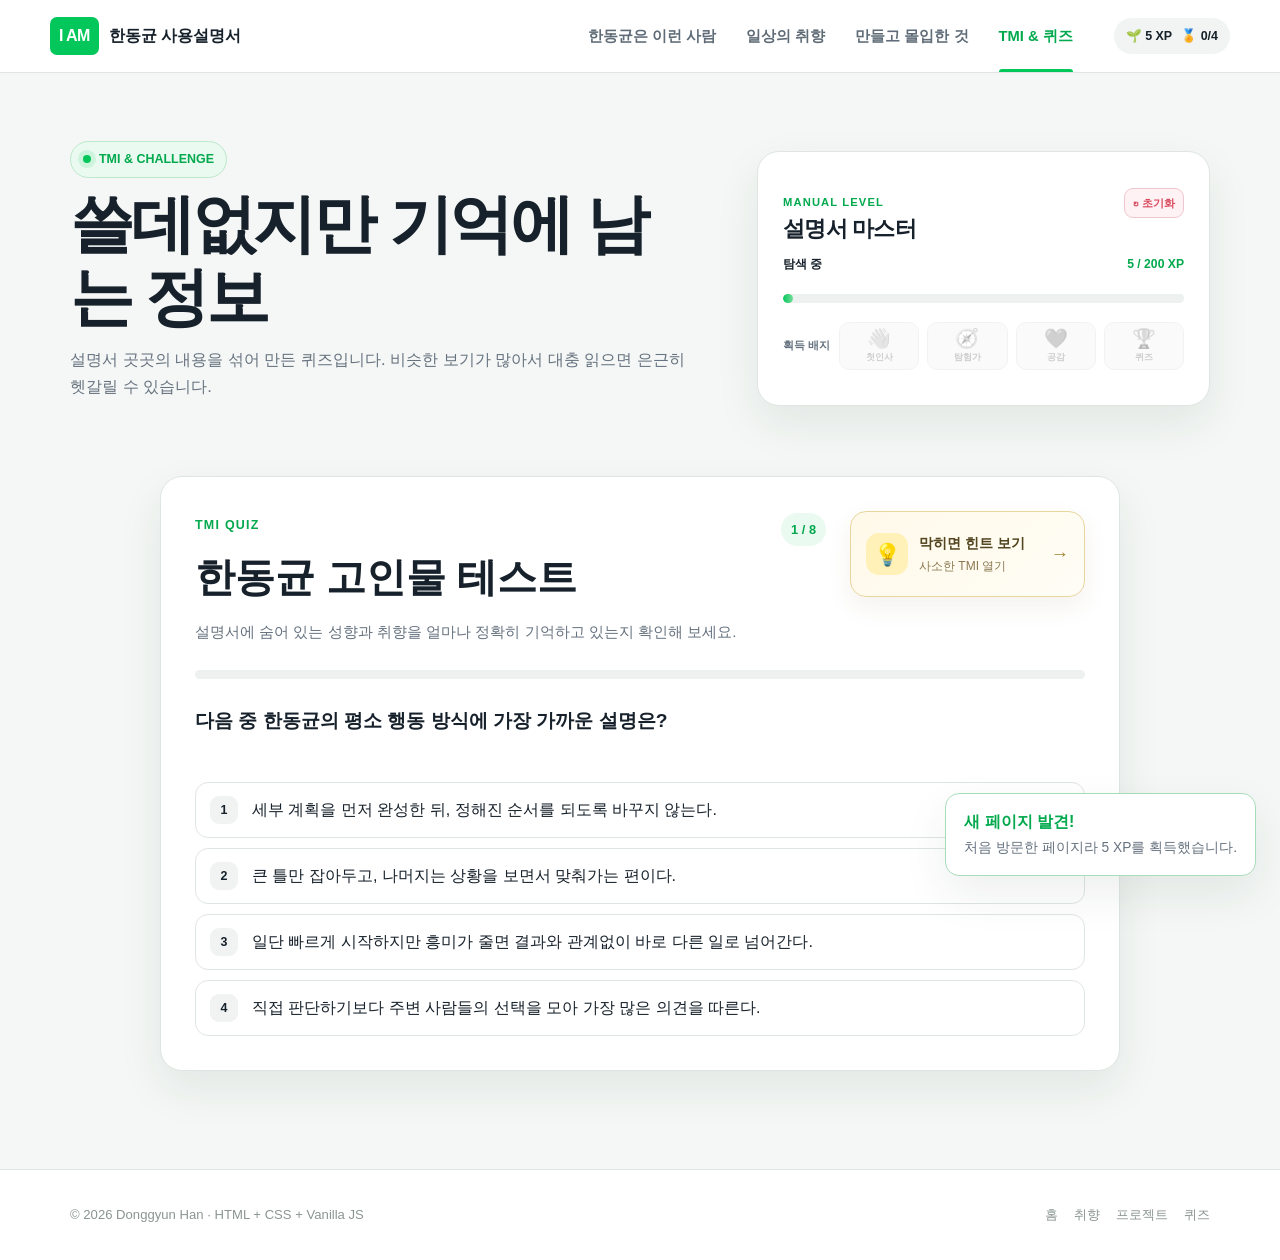
==== commit e749525d: "TMI 페이지 레이아웃 수정 및 TMI 모달 추가" ====
--- a/tmi.html
+++ b/tmi.html
@@ -75,21 +75,28 @@
     </article>
   </section>
 
-  <section class="section-shell tmi-layout compact-section">
-    <article class="card tmi-card">
-      <div class="section-heading left-heading"><span class="section-kicker">SMALL FACTS</span><h2>사소한 TMI</h2></div>
-      <dl class="tmi-list">
-        <div><dt>집중 환경</dt><dd>너무 조용한 곳보다 약간의 생활 소음이 있는 곳</dd></div>
-        <div><dt>커피</dt><dd>큰 것 하나를 옆에 두고 오래 조금씩 마시는 편</dd></div>
-        <div><dt>요즘 음악</dt><dd>Back Number 노래를 자주 듣는 중</dd></div>
-        <div><dt>게임 취향</dt><dd>FPS와 RPG 선호, AOS는 별로</dd></div>
-        <div><dt>구매 순서</dt><dd>성능 확인 → 후보 비교 → 가격 비교</dd></div>
-        <div><dt>최근 검색</dt><dd>가성비 좋은 청소기</dd></div>
-      </dl>
-    </article>
+  <section class="section-shell quiz-main-section compact-section">
+    <article class="card quiz-card quiz-card-main">
+      <div class="quiz-main-top">
+        <div class="quiz-header">
+          <div>
+            <span class="section-kicker">TMI QUIZ</span>
+            <h2>한동균 고인물 테스트</h2>
+            <p>설명서에 숨어 있는 성향과 취향을 얼마나 정확히 기억하고 있는지 확인해 보세요.</p>
+          </div>
+          <span id="quiz-counter">1 / 8</span>
+        </div>
 
-    <article class="card quiz-card">
-      <div class="quiz-header"><div><span class="section-kicker">QUIZ</span><h2>한동균 고인물 테스트</h2></div><span id="quiz-counter">1 / 8</span></div>
+        <button class="tmi-tip-button" id="tmi-tip-button" type="button">
+          <span class="tmi-tip-icon" aria-hidden="true">💡</span>
+          <span>
+            <strong>막히면 힌트 보기</strong>
+            <small>사소한 TMI 열기</small>
+          </span>
+          <span class="tmi-tip-arrow" aria-hidden="true">→</span>
+        </button>
+      </div>
+
       <div id="quiz-area">
         <div class="quiz-progress"><div id="quiz-progress-bar"></div></div>
         <h3 id="quiz-question">문제를 불러오는 중입니다.</h3>
--- a/assets/css/style.css
+++ b/assets/css/style.css
@@ -282,10 +282,10 @@
   gap: 12px;
 }
 .master-card-heading { min-width: 0; }
-.master-card-heading .section-kicker { font-size: clamp(0.62rem, 0.75vw, 0.72rem); }
+.master-card-heading .section-kicker { font-size: clamp(0.7rem, 0.82vw, 0.8rem); }
 .master-card-heading h2 {
   margin: 2px 0 0;
-  font-size: clamp(1.05rem, 1.55vw, 1.36rem);
+  font-size: clamp(1.18rem, 1.7vw, 1.52rem);
   line-height: 1.15;
   letter-spacing: -0.035em;
 }
@@ -296,12 +296,12 @@
   border-radius: 9px;
   background: #fff2f4;
   color: var(--danger);
-  font-size: clamp(0.64rem, 0.78vw, 0.74rem);
+  font-size: clamp(0.7rem, 0.82vw, 0.8rem);
   font-weight: 800;
   cursor: pointer;
 }
 .master-reset-button:hover { background: #ffe8ec; }
-.master-level-line > div { margin-bottom: 5px; font-size: clamp(0.68rem, 0.85vw, 0.8rem); }
+.master-level-line > div { margin-bottom: 5px; font-size: clamp(0.76rem, 0.92vw, 0.88rem); }
 .master-level-line progress { height: 9px; }
 .master-badge-line {
   display: grid;
@@ -311,7 +311,7 @@
 }
 .master-badge-line > span {
   color: var(--muted);
-  font-size: clamp(0.64rem, 0.76vw, 0.72rem);
+  font-size: clamp(0.7rem, 0.82vw, 0.8rem);
   font-weight: 900;
   white-space: nowrap;
 }
@@ -322,8 +322,8 @@
   border-radius: 10px;
   gap: 0;
 }
-.hero-master-card .badge-item span { font-size: clamp(1rem, 1.4vw, 1.3rem); line-height: 1; }
-.hero-master-card .badge-item strong { font-size: clamp(0.52rem, 0.62vw, 0.62rem); line-height: 1.15; }
+.hero-master-card .badge-item span { font-size: clamp(1.08rem, 1.5vw, 1.4rem); line-height: 1; }
+.hero-master-card .badge-item strong { font-size: clamp(0.58rem, 0.68vw, 0.68rem); line-height: 1.15; }
 .tmi-layout { display: grid; grid-template-columns: 0.85fr 1.15fr; gap: 22px; align-items: start; }
 .tmi-card, .gamification-card, .quiz-card { padding: 25px; }
 .tmi-list { margin: 0; }
@@ -357,6 +357,120 @@
 .quiz-result > span { display: block; font-size: 4rem; animation: pop 0.5s ease; }
 .quiz-result h3 { font-size: 1.7rem; }
 
+
+.quiz-main-section {
+  width: min(960px, calc(100% - 36px));
+  padding-top: 30px;
+}
+.quiz-card-main {
+  min-height: 560px;
+  padding: clamp(24px, 3vw, 34px);
+}
+.quiz-main-top {
+  display: grid;
+  grid-template-columns: minmax(0, 1fr) 235px;
+  align-items: start;
+  gap: 24px;
+}
+.quiz-card-main .quiz-header {
+  min-width: 0;
+}
+.quiz-card-main .quiz-header > div {
+  min-width: 0;
+}
+.quiz-card-main .quiz-header h2 {
+  margin-top: 6px;
+  font-size: clamp(1.9rem, 3.5vw, 2.5rem);
+}
+.quiz-card-main .quiz-header p {
+  max-width: 610px;
+  margin: 9px 0 0;
+  color: var(--muted);
+  font-size: 0.95rem;
+}
+.quiz-card-main .quiz-header > span {
+  margin-top: 2px;
+  flex: none;
+}
+.tmi-tip-button {
+  width: 100%;
+  min-height: 86px;
+  display: grid;
+  grid-template-columns: auto minmax(0, 1fr) auto;
+  align-items: center;
+  gap: 11px;
+  padding: 14px 15px;
+  border: 1px solid #ead59e;
+  border-radius: 16px;
+  background: linear-gradient(135deg, #fff9e9, #fffdf6);
+  color: #645632;
+  cursor: pointer;
+  text-align: left;
+  box-shadow: 0 10px 25px rgba(109, 88, 31, 0.08);
+  transition: transform 0.18s ease, border-color 0.18s ease, box-shadow 0.18s ease;
+}
+.tmi-tip-button:hover {
+  transform: translateY(-2px);
+  border-color: #deb94f;
+  box-shadow: 0 14px 30px rgba(109, 88, 31, 0.13);
+}
+.tmi-tip-icon {
+  display: grid;
+  place-items: center;
+  width: 42px;
+  height: 42px;
+  border-radius: 13px;
+  background: #fff1b8;
+  font-size: 1.35rem;
+}
+.tmi-tip-button strong,
+.tmi-tip-button small {
+  display: block;
+}
+.tmi-tip-button strong {
+  color: #52451f;
+  font-size: 0.9rem;
+}
+.tmi-tip-button small {
+  margin-top: 2px;
+  color: #8a7950;
+  font-size: 0.75rem;
+}
+.tmi-tip-arrow {
+  color: #a18435;
+  font-size: 1.15rem;
+  font-weight: 900;
+}
+.tmi-modal-list {
+  margin: 4px 0 0;
+}
+.tmi-modal-list div {
+  display: grid;
+  grid-template-columns: 92px minmax(0, 1fr);
+  gap: 14px;
+  padding: 13px 0;
+  border-top: 1px solid #edf0ee;
+}
+.tmi-modal-list div:first-child {
+  border-top: 0;
+}
+.tmi-modal-list dt {
+  color: var(--green-dark);
+  font-weight: 900;
+}
+.tmi-modal-list dd {
+  margin: 0;
+  color: var(--muted);
+}
+.tmi-modal-note {
+  margin: 0 0 14px;
+  padding: 11px 13px;
+  border-radius: 12px;
+  background: #fff9e9;
+  color: #756339;
+  font-size: 0.86rem;
+}
+
 .site-footer { margin-top: 60px; border-top: 1px solid var(--line); background: #fff; }
 .footer-inner { width: min(1140px, calc(100% - 36px)); min-height: 90px; margin: 0 auto; display: flex; align-items: center; justify-content: space-between; gap: 20px; color: #8b9590; font-size: 0.82rem; }
 .footer-inner p { margin: 0; }
@@ -400,6 +514,9 @@
   .contradiction-card { grid-template-columns: 1fr; gap: 10px; }
   .balance-row { grid-template-columns: 1fr; }
   .project-tools { align-items: stretch; flex-direction: column; }
+  .quiz-main-section { width: min(100% - 24px, 960px); }
+  .quiz-main-top { grid-template-columns: 1fr; gap: 16px; }
+  .tmi-tip-button { max-width: 100%; min-height: 76px; }
 }
 
 @media (max-width: 800px) {
@@ -410,13 +527,13 @@
     padding: 20px 22px;
     gap: 14px;
   }
-  .master-card-heading h2 { font-size: 1.4rem; }
-  .master-card-heading .section-kicker { font-size: 0.72rem; }
-  .master-level-line > div { font-size: 0.82rem; }
+  .master-card-heading h2 { font-size: 1.5rem; }
+  .master-card-heading .section-kicker { font-size: 0.78rem; }
+  .master-level-line > div { font-size: 0.88rem; }
   .master-badge-line { gap: 12px; }
   .hero-master-card .badge-item { min-height: 54px; }
   .hero-master-card .badge-item span { font-size: 1.35rem; }
-  .hero-master-card .badge-item strong { font-size: 0.66rem; }
+  .hero-master-card .badge-item strong { font-size: 0.7rem; }
 }
 
 @media (max-width: 560px) {
@@ -444,10 +561,10 @@
   .hero-master-card .master-badge-grid { grid-template-columns: repeat(4, 1fr); }
   .hero-master-card .badge-item { min-height: 43px; }
   .hero-master-card .badge-item span { font-size: 1.12rem; }
-  .hero-master-card .badge-item strong { font-size: 0.56rem; }
-  .master-card-heading h2 { font-size: 1.18rem; }
-  .master-card-heading .section-kicker { font-size: 0.62rem; }
-  .master-level-line > div { margin-bottom: 3px; font-size: 0.7rem; }
+  .hero-master-card .badge-item strong { font-size: 0.6rem; }
+  .master-card-heading h2 { font-size: 1.25rem; }
+  .master-card-heading .section-kicker { font-size: 0.67rem; }
+  .master-level-line > div { margin-bottom: 3px; font-size: 0.76rem; }
   .master-level-line progress { height: 8px; }
   .master-badge-line { grid-template-columns: 1fr; gap: 3px; }
   .master-badge-line > span { display: none; }
@@ -456,6 +573,13 @@
   .footer-inner { padding: 22px 0; align-items: flex-start; flex-direction: column; }
   .toast { right: 12px; bottom: 12px; }
   .modal { padding: 28px 22px; }
+  .quiz-card-main { min-height: 0; padding: 20px; }
+  .quiz-card-main .quiz-header { gap: 10px; }
+  .quiz-card-main .quiz-header h2 { font-size: 1.75rem; }
+  .quiz-card-main .quiz-header p { font-size: 0.88rem; }
+  .tmi-tip-button { min-height: 72px; padding: 12px; }
+  .tmi-tip-icon { width: 38px; height: 38px; }
+  .tmi-modal-list div { grid-template-columns: 1fr; gap: 3px; padding: 11px 0; }
 }
 
 @media (prefers-reduced-motion: reduce) {
